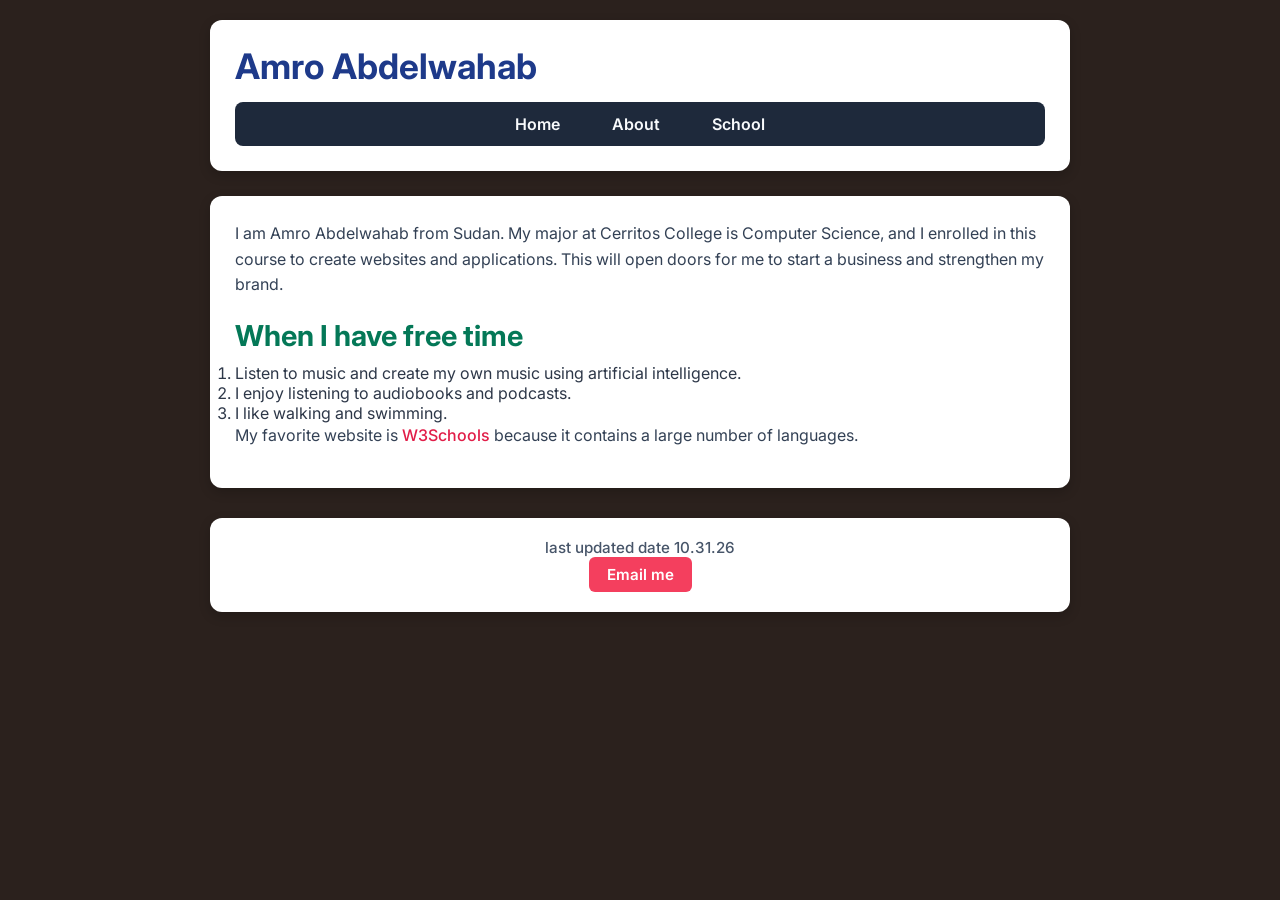
==== index.html @ 060e3844 "Update index.html" ====
<!DOCTYPE html>
<html lang="en">
<head>
<meta charset="utf-8" />
<!-- Google Font Import (Inter) -->
<link rel="preconnect" href="https://fonts.googleapis.com">
<link rel="preconnect" href="https://fonts.gstatic.com" crossorigin>
<link href="https://fonts.googleapis.com/css2?family=Inter:wght@400;600;700&display=swap" rel="stylesheet">
<!-- Your CSS file -->
<link rel="stylesheet" href="style.css">
<!-- Amro Abdelwahab -->
<!--copy link-->
<title>Amro Abdelwahab</title>

</head>
<body>
<header>
<h1>Amro Abdelwahab</h1> 
<nav>
	<ul>
		 <li><a href="index.html">Home</a></li>
		 <li><a href="about.html">About</a></li>
		 <li><a href="school.html">School</a></li>
	</ul>
</nav>
</header>
<section>
<p>I am Amro Abdelwahab from Sudan. My major at Cerritos College is Computer Science, and I enrolled in this course to create websites and applications. This will open doors for me to start a business and strengthen my brand.</p>

<h2>When I have free time</h2>
<ol>
<li>Listen to music and create my own music using artificial intelligence.</li>

<li>I enjoy listening to audiobooks and podcasts.</li>
<li>I like walking and swimming.</li>
</ol>
<p>My favorite website is <a href="https://www.w3schools.com" target="_blank">W3Schools</a> because it contains a large number of languages.</p>
</section>
<footer>last updated date 10.31.26 <br> <a href="mailto:zooomgoup@gmail.com">Email me</a> </footer>
</body> 
</html>
---- style.css ----
/* General Reset */
* {
    margin: 0;
    padding: 0;
    box-sizing: border-box;
}

/* Entire Website Background */
body {
    font-family: 'Inter', 'Segoe UI', Tahoma, Geneva, Verdana, sans-serif;
    font-size: 16px;
    color: #2d3748;
    /* Changed the background of the whole website to a rich warm espresso brown */
    background-color: #2b211d; 
    max-width: 900px;
    width: 100%;
    margin: 0 auto;
    padding: 20px;
}

/* Header Container */
header {
    background-color: #ffffff;
    padding: 25px;
    margin-bottom: 25px;
    border-radius: 12px;
    box-shadow: 0 4px 12px rgba(0, 0, 0, 0.2);
}

/* Heading Colors */
h1 {
    font-size: 2.2rem;
    color: #1e3a8a; /* Deep Royal Blue */
    margin-bottom: 15px;
}

h2 {
    font-size: 1.8rem;
    color: #047857; /* Emerald Green */
    margin-top: 20px;
    margin-bottom: 10px;
}

h3 {
    font-size: 1.4rem;
    color: #0284c7; /* Ocean Sky Blue */
    margin-top: 15px;
    margin-bottom: 8px;
}

/* Paragraph Text Color */
p {
    font-size: 1rem;
    color: #334155; /* Dark Slate Blue */
    line-height: 1.6;
    margin-bottom: 15px;
}

/* Navigation Bar */
nav {
    background-color: #1e293b; /* Dark Navy Bar */
    border-radius: 8px;
    margin-top: 15px;
    padding: 12px;
}

nav ul {
    list-style: none;
    display: flex;
    justify-content: center;
    align-items: center;
    gap: 20px;
    width: 100%;
}

/* Navigation Links Base State */
nav ul li a {
    color: #f8fafc;
    font-size: 1rem;
    text-decoration: none;
    font-weight: 600;
    padding: 8px 16px;
    border-radius: 6px;
    transition: all 0.15s ease-in-out;
}

/* Navigation Hover State */
nav ul li a:hover {
    color: #ffffff;
    background-color: #f43f5e; /* Vibrant Coral Pink */
}

/* Navigation Clicked State */
nav ul li a:active {
    color: #ffffff !important;
    background-color: #be123c !important; /* Deep Crimson Red Click Color */
    transform: translateY(2px) scale(0.96);
}

/* Content Section Cards */
section {
    background-color: #ffffff;
    width: 100%;
    padding: 25px;
    margin-bottom: 20px;
    border-radius: 12px;
    box-shadow: 0 4px 12px rgba(0, 0, 0, 0.2);
}

/* Support for standard titles with inline styles */
h1[style*="font-size:60px;"] {
    font-size: 1.8rem !important;
    color: #1e3a8a !important;
    border-bottom: 3px solid #f43f5e;
    padding-bottom: 6px;
    margin-top: 10px;
    margin-bottom: 15px;
}

/* In-Text Links */
a {
    color: #e11d48;
    text-decoration: none;
    font-weight: 500;
}

a:hover {
    text-decoration: underline;
}

/* Footer Container */
footer {
    background-color: #ffffff;
    color: #475569;
    font-size: 0.95rem;
    font-weight: 500;
    width: 100%;
    margin-top: 30px;
    padding: 20px;
    text-align: center;
    border-radius: 12px;
    box-shadow: 0 4px 12px rgba(0, 0, 0, 0.2);
}

footer p {
    margin-bottom: 8px;
    color: #475569;
}

/* Footer Email Button */
footer a {
    display: inline-block;
    color: #ffffff;
    background-color: #f43f5e;
    padding: 8px 18px;
    border-radius: 6px;
    font-weight: 600;
    transition: background-color 0.2s ease, transform 0.1s ease;
}

footer a:hover {
    background-color: #be123c;
    text-decoration: none;
}

footer a:active {
    background-color: #9f1239;
    transform: translateY(2px) scale(0.96);
}
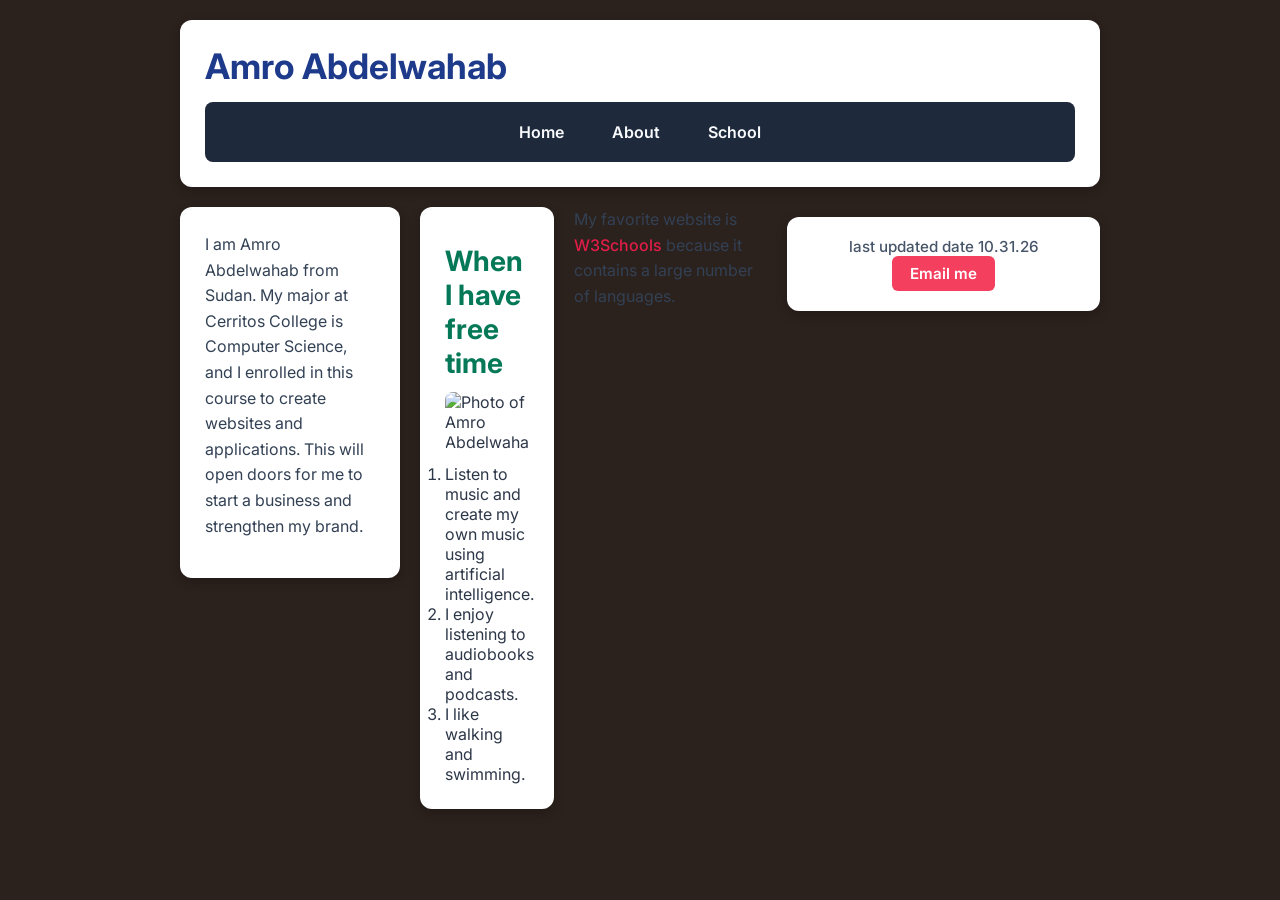
==== commit 45391a5c: "Update index.html" ====
--- a/index.html
+++ b/index.html
@@ -24,18 +24,24 @@
 	</ul>
 </nav>
 </header>
-<section>
+<main class="two-column">
+  <section id="leftColumn">
 <p>I am Amro Abdelwahab from Sudan. My major at Cerritos College is Computer Science, and I enrolled in this course to create websites and applications. This will open doors for me to start a business and strengthen my brand.</p>
+</section>
 
-<h2>When I have free time</h2>
+<section id="rightColumn">
+
+ <h2>When I have free time</h2>
+<img src="images/my-photo.jpg" alt="Photo of Amro Abdelwahab">
 <ol>
 <li>Listen to music and create my own music using artificial intelligence.</li>
 
 <li>I enjoy listening to audiobooks and podcasts.</li>
 <li>I like walking and swimming.</li>
 </ol>
+</section>
 <p>My favorite website is <a href="https://www.w3schools.com" target="_blank">W3Schools</a> because it contains a large number of languages.</p>
-</section>
+
 <footer>last updated date 10.31.26 <br> <a href="mailto:zooomgoup@gmail.com">Email me</a> </footer>
 </body> 
 </html>
--- a/style.css
+++ b/style.css
@@ -5,14 +5,13 @@
     box-sizing: border-box;
 }
 
-/* Entire Website Background */
+/* Centered Page Container */
 body {
     font-family: 'Inter', 'Segoe UI', Tahoma, Geneva, Verdana, sans-serif;
     font-size: 16px;
     color: #2d3748;
-    /* Changed the background of the whole website to a rich warm espresso brown */
-    background-color: #2b211d; 
-    max-width: 900px;
+    background-color: #2b211d; /* Rich warm espresso brown */
+    max-width: 960px;
     width: 100%;
     margin: 0 auto;
     padding: 20px;
@@ -22,7 +21,7 @@
 header {
     background-color: #ffffff;
     padding: 25px;
-    margin-bottom: 25px;
+    margin-bottom: 20px;
     border-radius: 12px;
     box-shadow: 0 4px 12px rgba(0, 0, 0, 0.2);
 }
@@ -31,20 +30,20 @@
 h1 {
     font-size: 2.2rem;
     color: #1e3a8a; /* Deep Royal Blue */
-    margin-bottom: 15px;
+    margin-bottom: 12px;
 }
 
 h2 {
-    font-size: 1.8rem;
+    font-size: 1.75rem;
     color: #047857; /* Emerald Green */
-    margin-top: 20px;
+    margin-top: 12px;
     margin-bottom: 10px;
 }
 
 h3 {
-    font-size: 1.4rem;
+    font-size: 1.35rem;
     color: #0284c7; /* Ocean Sky Blue */
-    margin-top: 15px;
+    margin-top: 14px;
     margin-bottom: 8px;
 }
 
@@ -53,10 +52,10 @@
     font-size: 1rem;
     color: #334155; /* Dark Slate Blue */
     line-height: 1.6;
-    margin-bottom: 15px;
-}
-
-/* Navigation Bar */
+    margin-bottom: 14px;
+}
+
+/* Horizontal Navigation Bar */
 nav {
     background-color: #1e293b; /* Dark Navy Bar */
     border-radius: 8px;
@@ -67,21 +66,23 @@
 nav ul {
     list-style: none;
     display: flex;
+    flex-wrap: wrap;
     justify-content: center;
     align-items: center;
-    gap: 20px;
+    gap: 16px;
     width: 100%;
 }
 
 /* Navigation Links Base State */
 nav ul li a {
+    display: inline-block;
     color: #f8fafc;
     font-size: 1rem;
     text-decoration: none;
     font-weight: 600;
     padding: 8px 16px;
     border-radius: 6px;
-    transition: all 0.15s ease-in-out;
+    transition: background-color 0.15s ease-in-out, transform 0.15s ease-in-out;
 }
 
 /* Navigation Hover State */
@@ -92,29 +93,48 @@
 
 /* Navigation Clicked State */
 nav ul li a:active {
-    color: #ffffff !important;
-    background-color: #be123c !important; /* Deep Crimson Red Click Color */
+    color: #ffffff;
+    background-color: #be123c; /* Deep Crimson Red */
     transform: translateY(2px) scale(0.96);
+}
+
+/* Main Content Layout Containers */
+main.two-column {
+    display: flex;
+    gap: 20px;
+    align-items: flex-start;
+}
+
+main.one-column {
+    display: block;
 }
 
 /* Content Section Cards */
 section {
     background-color: #ffffff;
-    width: 100%;
     padding: 25px;
     margin-bottom: 20px;
     border-radius: 12px;
     box-shadow: 0 4px 12px rgba(0, 0, 0, 0.2);
 }
 
-/* Support for standard titles with inline styles */
-h1[style*="font-size:60px;"] {
-    font-size: 1.8rem !important;
-    color: #1e3a8a !important;
-    border-bottom: 3px solid #f43f5e;
-    padding-bottom: 6px;
-    margin-top: 10px;
-    margin-bottom: 15px;
+#leftColumn {
+    flex: 1 1 65%;
+    min-width: 0;
+}
+
+#rightColumn {
+    flex: 1 1 35%;
+    min-width: 0;
+}
+
+/* Images Inside Content */
+img {
+    display: block;
+    max-width: 100%;
+    height: auto;
+    border-radius: 8px;
+    margin: 12px 0;
 }
 
 /* In-Text Links */
@@ -135,7 +155,7 @@
     font-size: 0.95rem;
     font-weight: 500;
     width: 100%;
-    margin-top: 30px;
+    margin-top: 10px;
     padding: 20px;
     text-align: center;
     border-radius: 12px;
@@ -143,11 +163,11 @@
 }
 
 footer p {
-    margin-bottom: 8px;
+    margin-bottom: 10px;
     color: #475569;
 }
 
-/* Footer Email Button */
+/* Footer Email / Action Button */
 footer a {
     display: inline-block;
     color: #ffffff;
@@ -167,3 +187,16 @@
     background-color: #9f1239;
     transform: translateY(2px) scale(0.96);
 }
+
+/* Responsive Stacking on Smaller Screens */
+@media (max-width: 700px) {
+    main.two-column {
+        flex-direction: column;
+    }
+
+    #leftColumn,
+    #rightColumn {
+        width: 100%;
+        flex: 1 1 100%;
+    }
+}
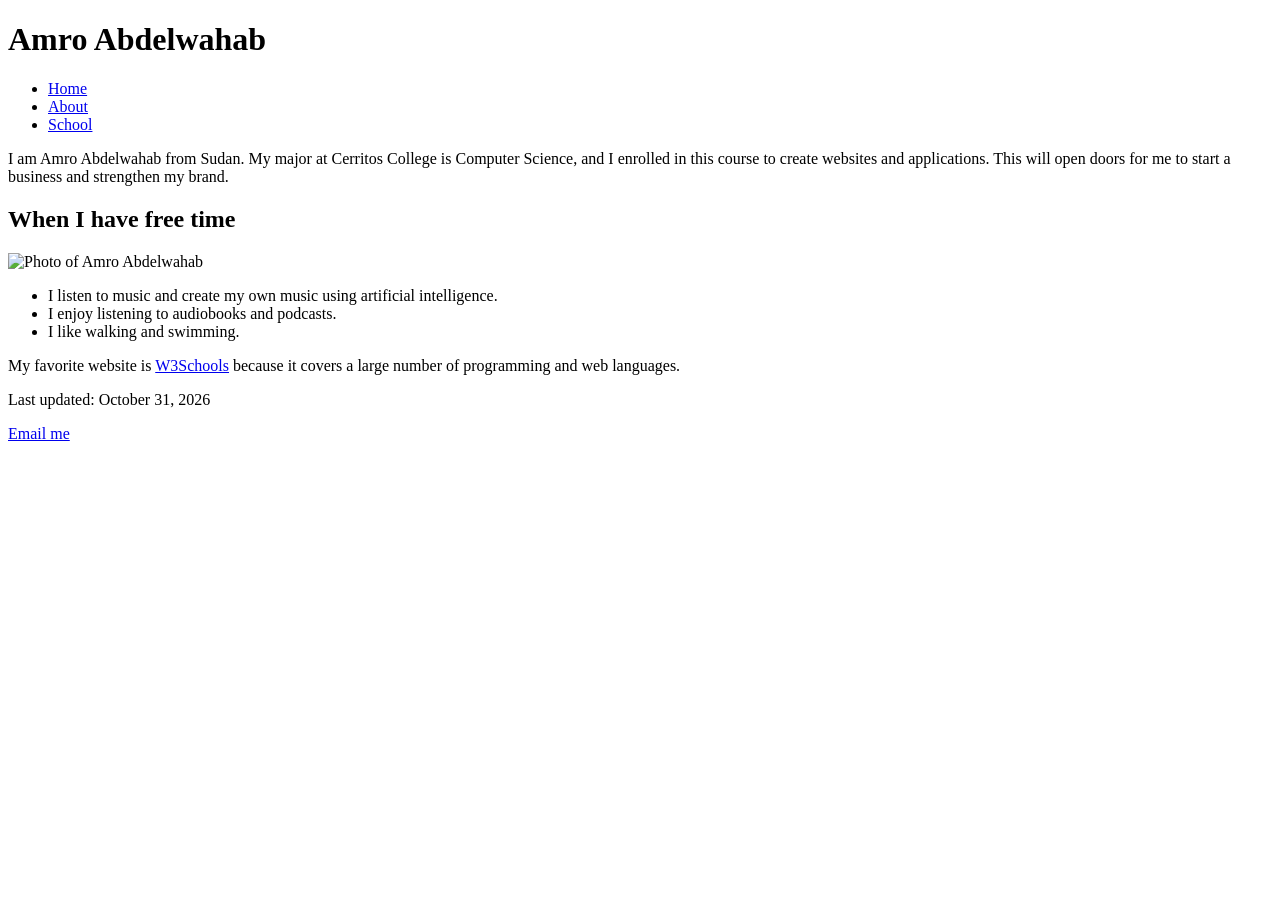
==== commit 63b41df6: "Update index.html" ====
--- a/index.html
+++ b/index.html
@@ -1,47 +1,49 @@
 <!DOCTYPE html>
 <html lang="en">
 <head>
-<meta charset="utf-8" />
-<!-- Google Font Import (Inter) -->
-<link rel="preconnect" href="https://fonts.googleapis.com">
-<link rel="preconnect" href="https://fonts.gstatic.com" crossorigin>
-<link href="https://fonts.googleapis.com/css2?family=Inter:wght@400;600;700&display=swap" rel="stylesheet">
-<!-- Your CSS file -->
-<link rel="stylesheet" href="style.css">
-<!-- Amro Abdelwahab -->
-<!--copy link-->
-<title>Amro Abdelwahab</title>
-
+  <meta charset="UTF-8">
+  <meta name="viewport" content="width=device-width, initial-scale=1.0">
+  <title>Amro Abdelwahab | Home</title>
+  <link rel="preconnect" href="https://fonts.googleapis.com">
+  <link rel="preconnect" href="https://fonts.gstatic.com" crossorigin>
+  <link href="https://fonts.googleapis.com/css2?family=Inter:wght@400;600;700&display=swap" rel="stylesheet">
+  <link rel="stylesheet" href="styles.css">
 </head>
 <body>
-<header>
-<h1>Amro Abdelwahab</h1> 
-<nav>
-	<ul>
-		 <li><a href="index.html">Home</a></li>
-		 <li><a href="about.html">About</a></li>
-		 <li><a href="school.html">School</a></li>
-	</ul>
-</nav>
-</header>
-<main class="two-column">
-  <section id="leftColumn">
-<p>I am Amro Abdelwahab from Sudan. My major at Cerritos College is Computer Science, and I enrolled in this course to create websites and applications. This will open doors for me to start a business and strengthen my brand.</p>
-</section>
+  <header>
+    <h1>Amro Abdelwahab</h1>
+    <nav>
+      <ul>
+        <li><a href="index.html">Home</a></li>
+        <li><a href="about.html">About</a></li>
+        <li><a href="school.html">School</a></li>
+      </ul>
+    </nav>
+  </header>
 
-<section id="rightColumn">
+  <main>
+    <section>
+      <p>I am Amro Abdelwahab from Sudan. My major at Cerritos College is Computer Science, and I enrolled in this course to create websites and applications. This will open doors for me to start a business and strengthen my brand.</p>
+    </section>
 
- <h2>When I have free time</h2>
-<img src="images/my-photo.jpg" alt="Photo of Amro Abdelwahab">
-<ol>
-<li>Listen to music and create my own music using artificial intelligence.</li>
+    <section>
+      <h2>When I have free time</h2>
+      <img src="images/my-photo.jpg" alt="Photo of Amro Abdelwahab">
+      <ul>
+        <li>I listen to music and create my own music using artificial intelligence.</li>
+        <li>I enjoy listening to audiobooks and podcasts.</li>
+        <li>I like walking and swimming.</li>
+      </ul>
+    </section>
 
-<li>I enjoy listening to audiobooks and podcasts.</li>
-<li>I like walking and swimming.</li>
-</ol>
-</section>
-<p>My favorite website is <a href="https://www.w3schools.com" target="_blank">W3Schools</a> because it contains a large number of languages.</p>
+    <section>
+      <p>My favorite website is <a href="https://www.w3schools.com" target="_blank" rel="noopener noreferrer">W3Schools</a> because it covers a large number of programming and web languages.</p>
+    </section>
+  </main>
 
-<footer>last updated date 10.31.26 <br> <a href="mailto:zooomgoup@gmail.com">Email me</a> </footer>
-</body> 
+  <footer>
+    <p>Last updated: October 31, 2026</p>
+    <p><a href="mailto:zooomgoup@gmail.com">Email me</a></p>
+  </footer>
+</body>
 </html>
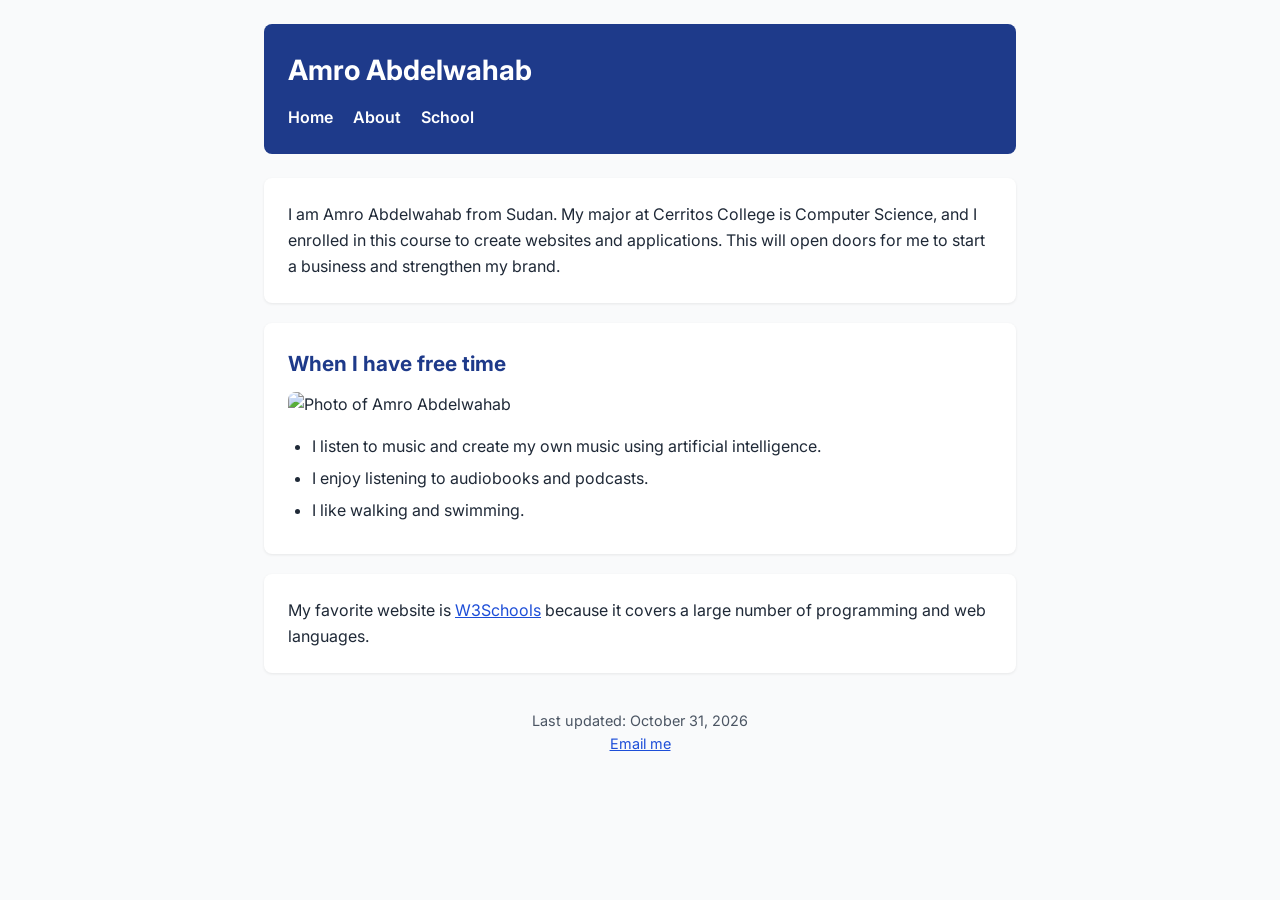
==== commit 84b2192f: "Update index.html" ====
--- a/index.html
+++ b/index.html
@@ -7,7 +7,7 @@
   <link rel="preconnect" href="https://fonts.googleapis.com">
   <link rel="preconnect" href="https://fonts.gstatic.com" crossorigin>
   <link href="https://fonts.googleapis.com/css2?family=Inter:wght@400;600;700&display=swap" rel="stylesheet">
-  <link rel="stylesheet" href="styles.css">
+  <link rel="stylesheet" href="style.css">
 </head>
 <body>
   <header>
--- a/style.css
+++ b/style.css
@@ -0,0 +1,86 @@
+* {
+  box-sizing: border-box;
+  margin: 0;
+  padding: 0;
+}
+
+body {
+  font-family: 'Inter', Arial, sans-serif;
+  line-height: 1.6;
+  color: #1f2937;
+  background-color: #f9fafb;
+  max-width: 800px;
+  margin: 0 auto;
+  padding: 1.5rem;
+}
+
+header {
+  background-color: #1e3a8a;
+  color: #ffffff;
+  padding: 1.5rem;
+  border-radius: 8px;
+  margin-bottom: 1.5rem;
+}
+
+header h1 {
+  margin-bottom: 0.75rem;
+  font-size: 1.75rem;
+}
+
+nav ul {
+  list-style: none;
+  display: flex;
+  gap: 1.25rem;
+}
+
+nav a {
+  color: #ffffff;
+  text-decoration: none;
+  font-weight: 600;
+}
+
+nav a:hover {
+  text-decoration: underline;
+}
+
+main section {
+  background-color: #ffffff;
+  padding: 1.5rem;
+  border-radius: 8px;
+  margin-bottom: 1.25rem;
+  box-shadow: 0 1px 3px rgba(0, 0, 0, 0.08);
+}
+
+h2 {
+  color: #1e3a8a;
+  margin-bottom: 0.75rem;
+  font-size: 1.3rem;
+}
+
+main img {
+  display: block;
+  max-width: 240px;
+  width: 100%;
+  height: auto;
+  border-radius: 8px;
+  margin: 0.75rem 0 1rem;
+}
+
+main ul {
+  padding-left: 1.5rem;
+}
+
+main li {
+  margin-bottom: 0.4rem;
+}
+
+a {
+  color: #1d4ed8;
+}
+
+footer {
+  text-align: center;
+  font-size: 0.9rem;
+  color: #4b5563;
+  padding: 1rem 0;
+}
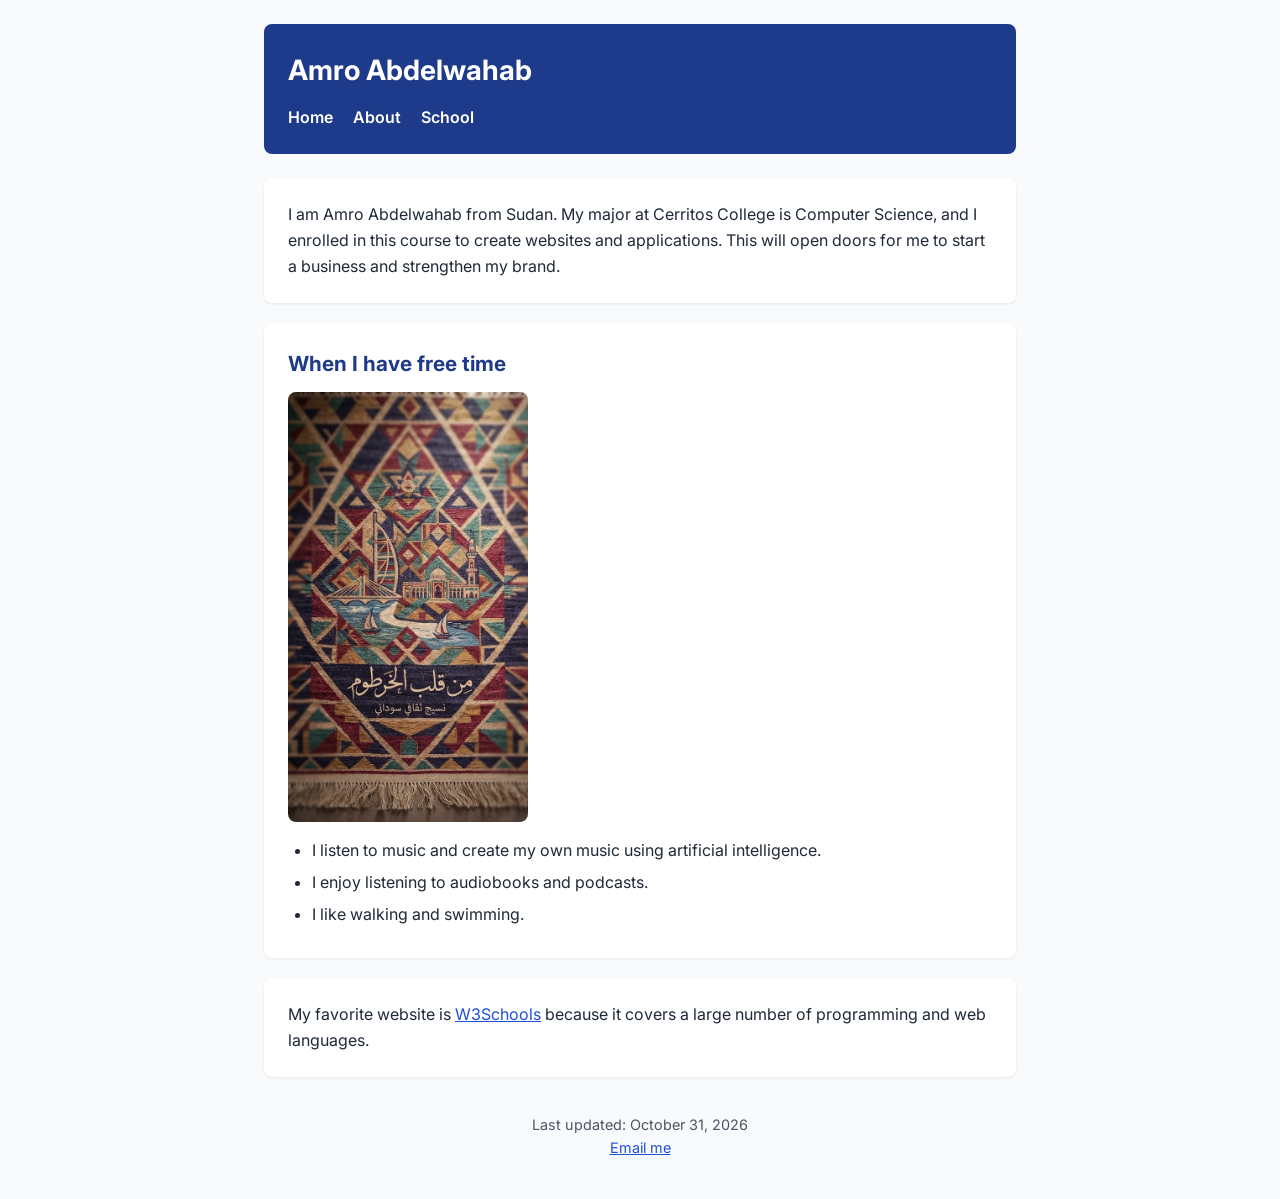
==== commit 3e6ab9ee: "Update index.html" ====
--- a/index.html
+++ b/index.html
@@ -21,14 +21,13 @@
     </nav>
   </header>
 
-  <main>
-    <section>
+ <main class="two-column">
+    <section id="leftColumn">
       <p>I am Amro Abdelwahab from Sudan. My major at Cerritos College is Computer Science, and I enrolled in this course to create websites and applications. This will open doors for me to start a business and strengthen my brand.</p>
     </section>
-
-    <section>
+    <section id="rightColumn">
       <h2>When I have free time</h2>
-      <img src="images/my-photo.jpg" alt="Photo of Amro Abdelwahab">
+      <img src="IMG_1737.jpeg" alt="IMG_1737">
       <ul>
         <li>I listen to music and create my own music using artificial intelligence.</li>
         <li>I enjoy listening to audiobooks and podcasts.</li>
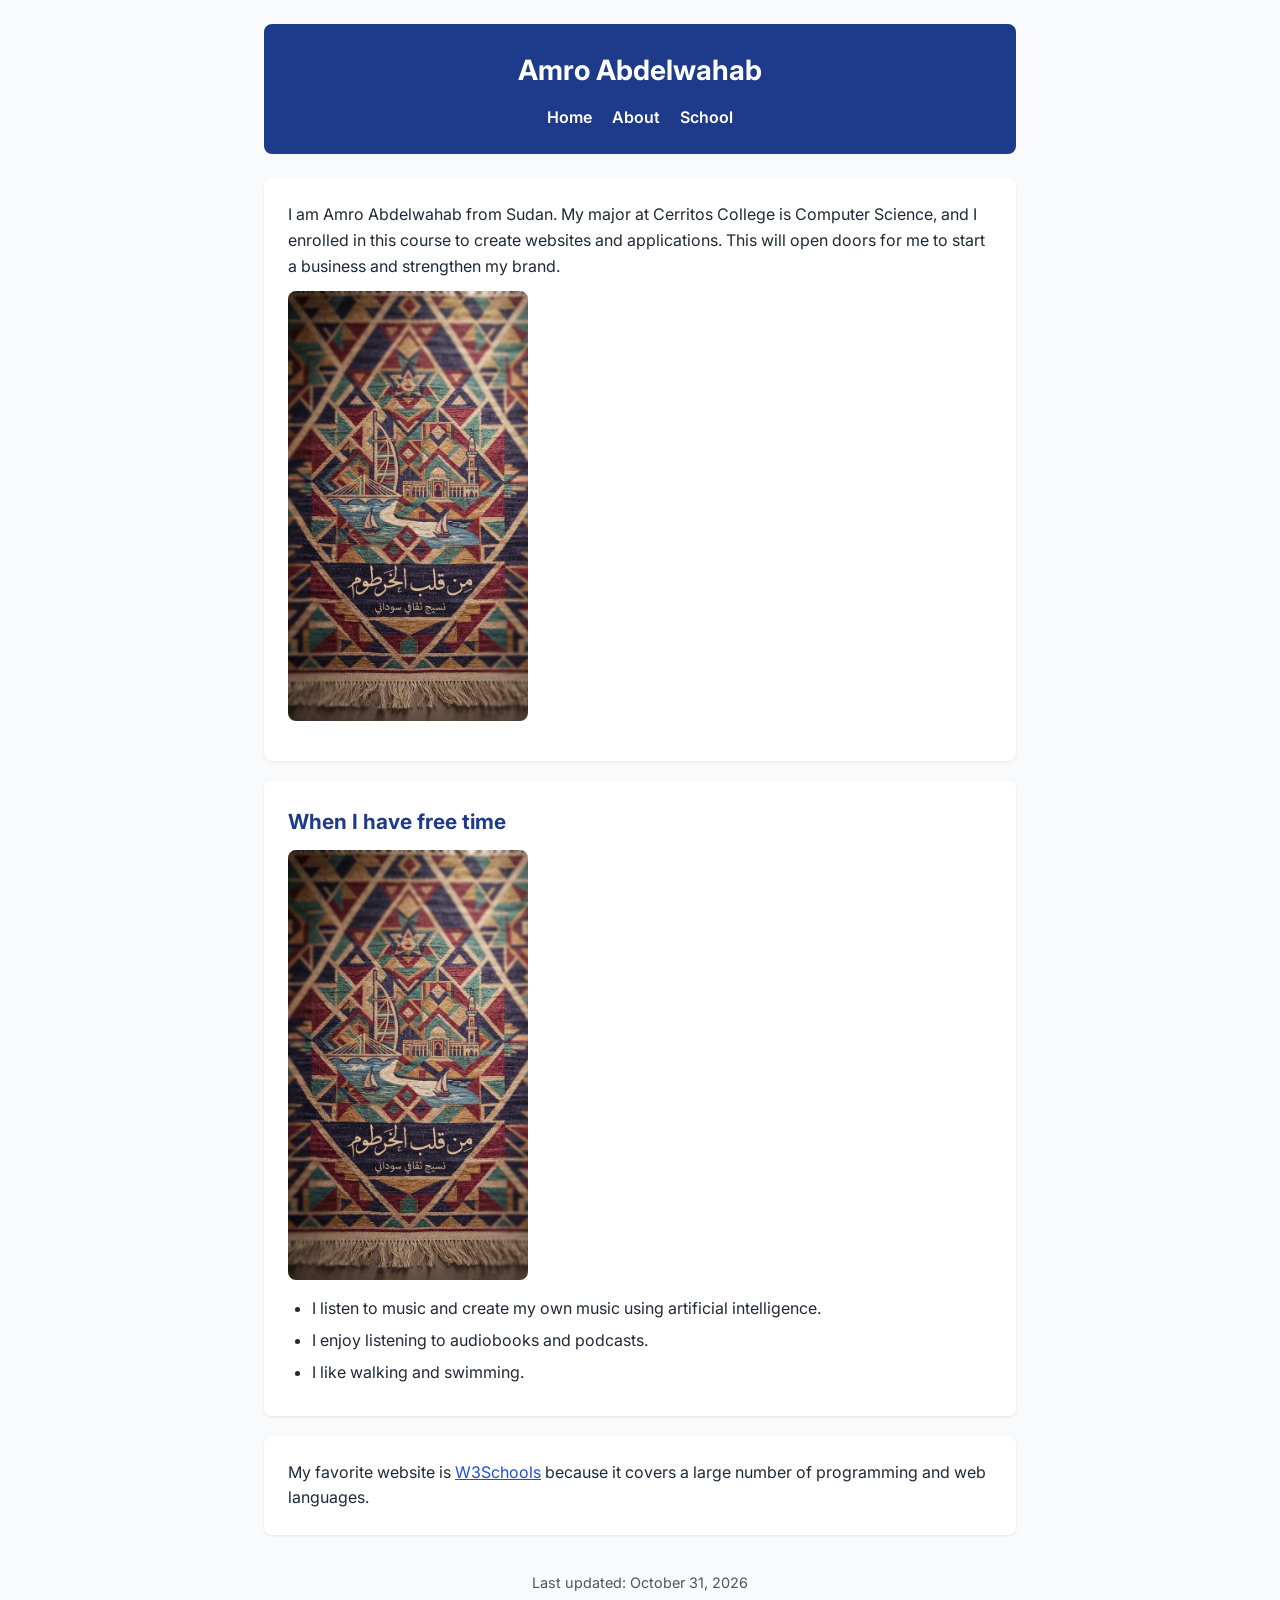
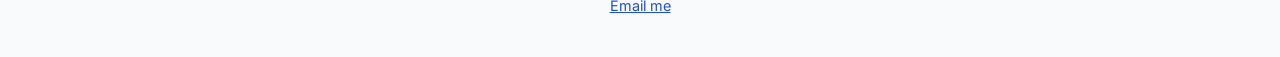
==== commit 822a8b2c: "Update index.html" ====
--- a/index.html
+++ b/index.html
@@ -24,6 +24,7 @@
  <main class="two-column">
     <section id="leftColumn">
       <p>I am Amro Abdelwahab from Sudan. My major at Cerritos College is Computer Science, and I enrolled in this course to create websites and applications. This will open doors for me to start a business and strengthen my brand.</p>
+      <img src="IMG_1737.jpeg" alt="IMG_1737">
     </section>
     <section id="rightColumn">
       <h2>When I have free time</h2>
--- a/style.css
+++ b/style.css
@@ -20,6 +20,7 @@
   padding: 1.5rem;
   border-radius: 8px;
   margin-bottom: 1.5rem;
+  text-align: center;
 }
 
 header h1 {
@@ -31,6 +32,7 @@
   list-style: none;
   display: flex;
   gap: 1.25rem;
+  justify-content: center;
 }
 
 nav a {
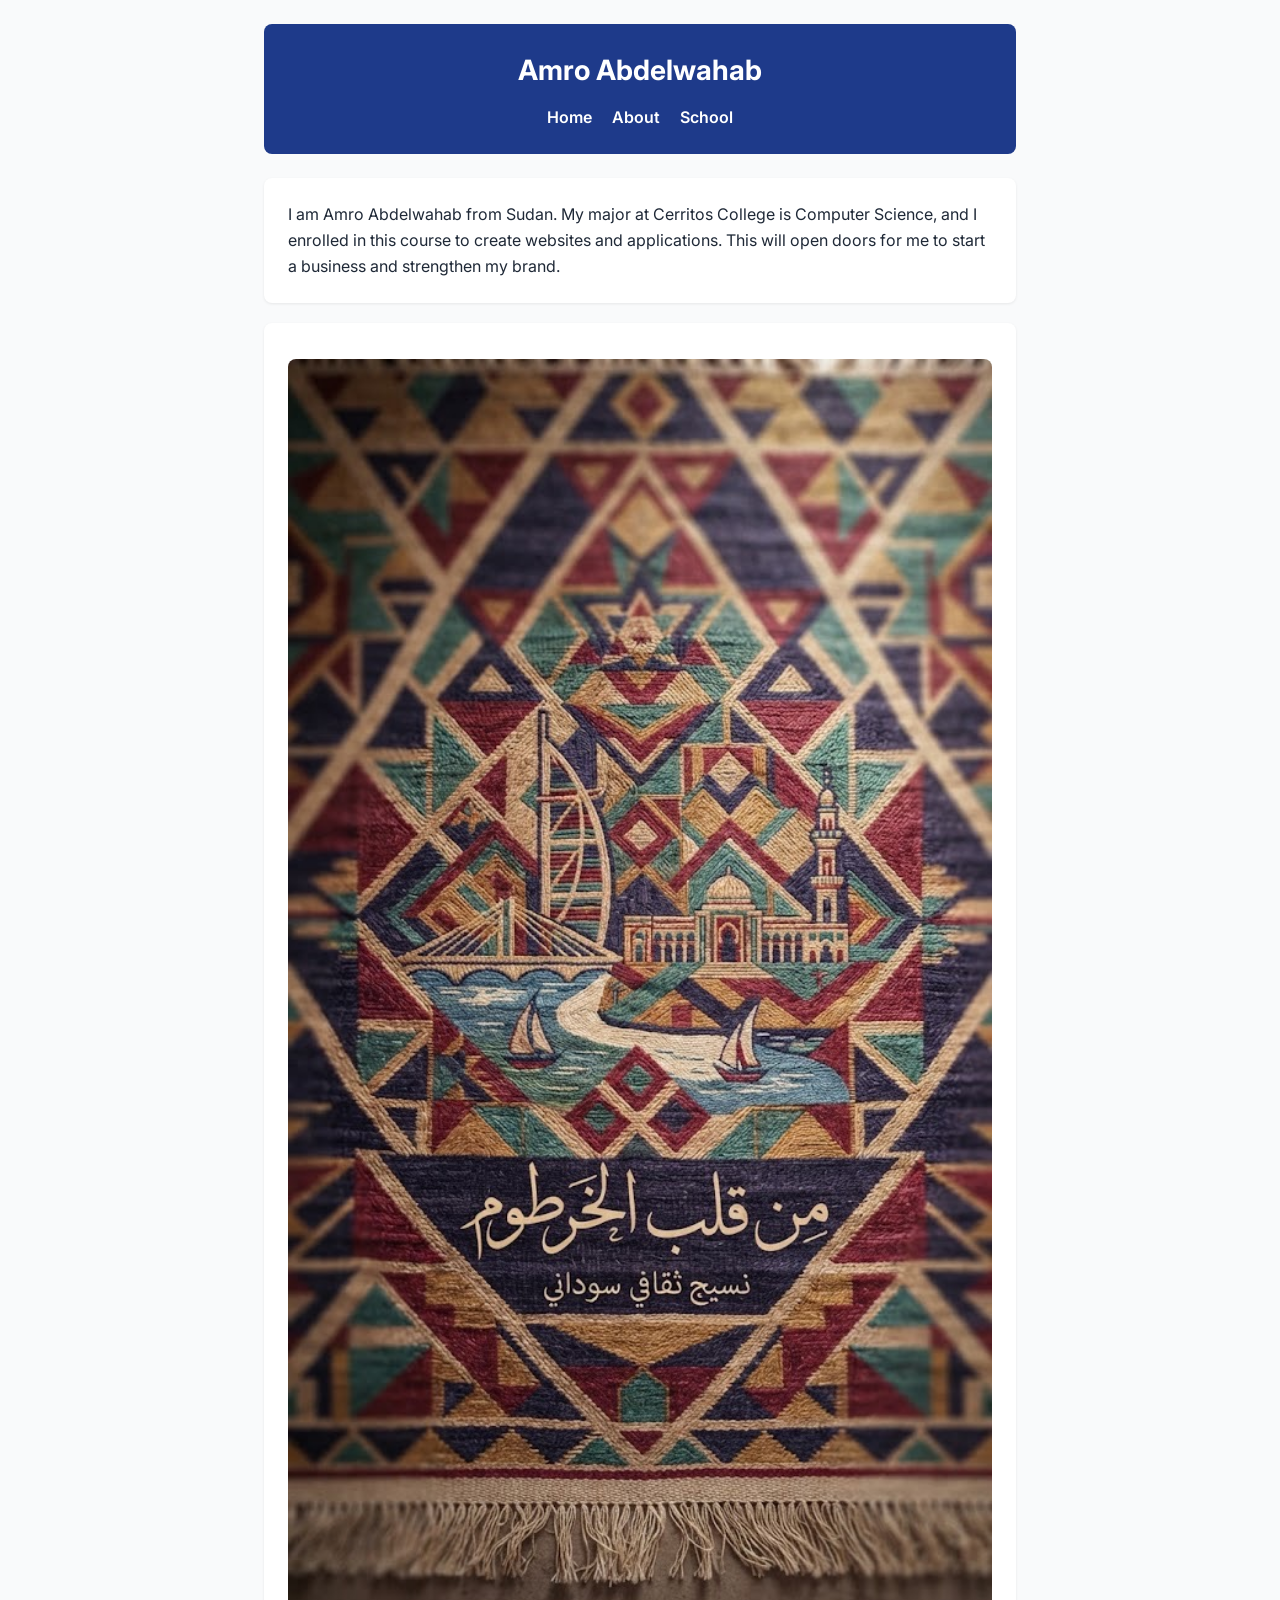
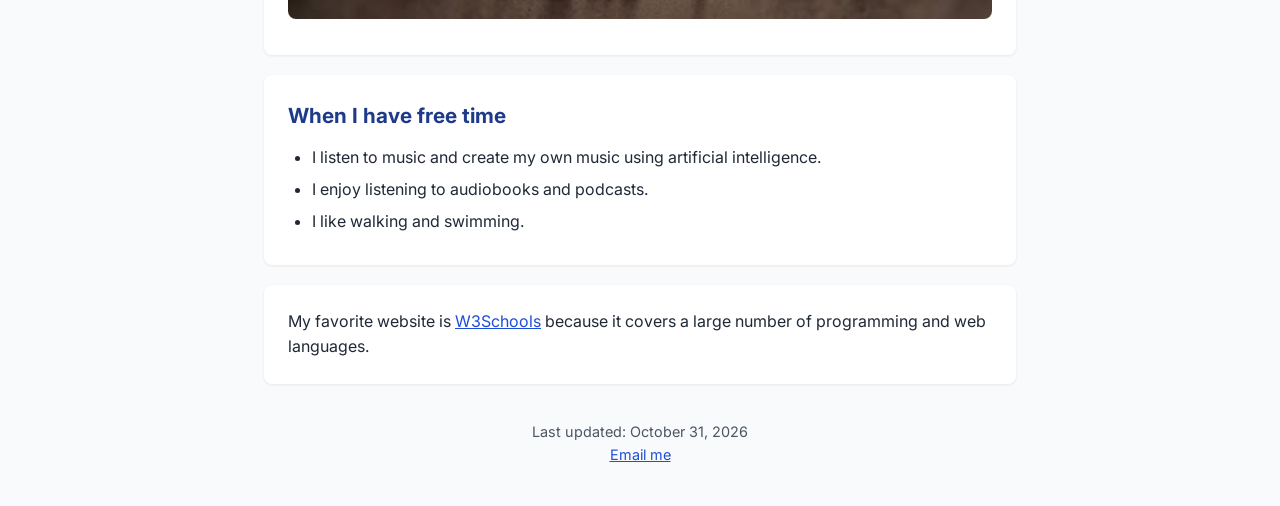
==== commit 8b28b9d3: "Update index.html" ====
--- a/index.html
+++ b/index.html
@@ -22,13 +22,14 @@
   </header>
 
  <main class="two-column">
-    <section id="leftColumn">
+    <section id="rightColumn">
       <p>I am Amro Abdelwahab from Sudan. My major at Cerritos College is Computer Science, and I enrolled in this course to create websites and applications. This will open doors for me to start a business and strengthen my brand.</p>
+    </section>
+   <section id="leftColumn">
       <img src="IMG_1737.jpeg" alt="IMG_1737">
     </section>
-    <section id="rightColumn">
+    <section>
       <h2>When I have free time</h2>
-      <img src="IMG_1737.jpeg" alt="IMG_1737">
       <ul>
         <li>I listen to music and create my own music using artificial intelligence.</li>
         <li>I enjoy listening to audiobooks and podcasts.</li>
--- a/style.css
+++ b/style.css
@@ -61,11 +61,11 @@
 
 main img {
   display: block;
-  max-width: 240px;
+  max-width: 100%;
   width: 100%;
   height: auto;
   border-radius: 8px;
-  margin: 0.75rem 0 1rem;
+  margin: 12px auto;
 }
 
 main ul {
